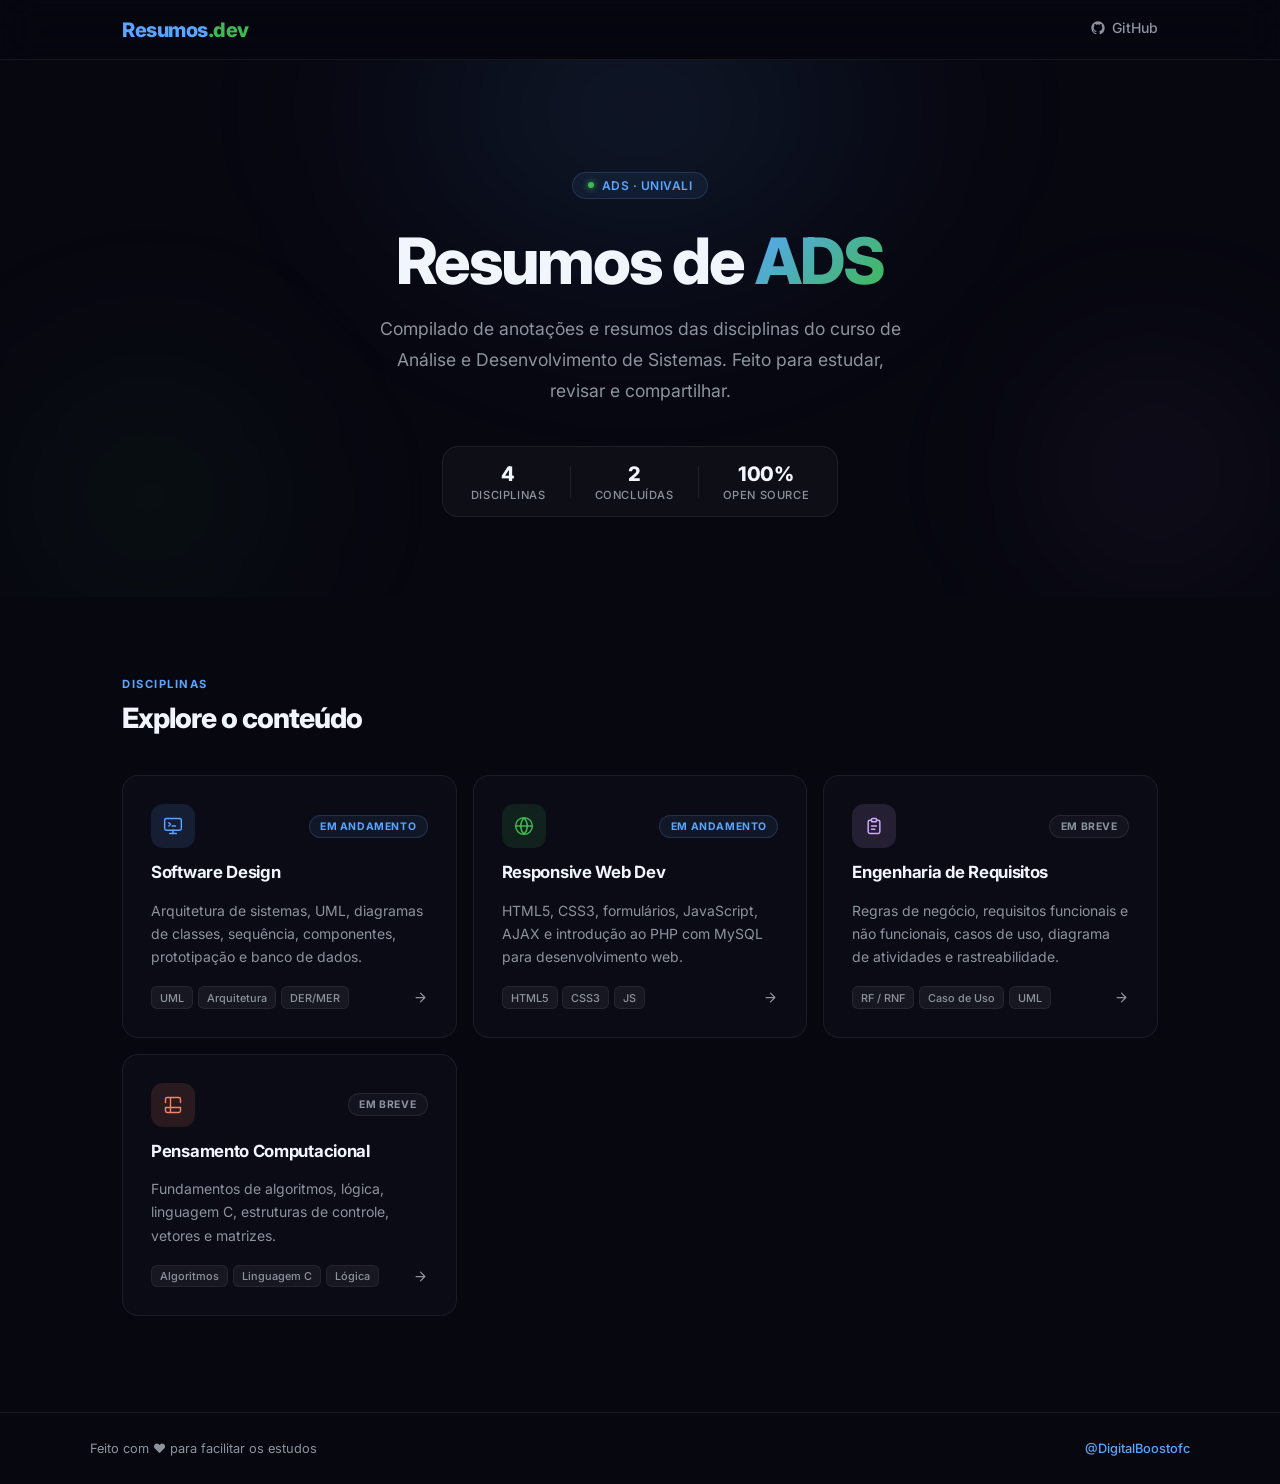
==== index.html @ c1008672 "Merge pull request #2 from DigitalBoostofc/main ATUALIZA SOGRÃO" ====
<!DOCTYPE html>
<html lang="pt-BR">
<head>
  <meta charset="UTF-8" />
  <meta name="viewport" content="width=device-width, initial-scale=1.0" />
  <title>Resumos ADS — UNIVALI</title>
  <meta name="description" content="Compilado de anotações e resumos das disciplinas do curso de Análise e Desenvolvimento de Sistemas da UNIVALI." />
  <meta property="og:title" content="Resumos ADS — UNIVALI" />
  <meta property="og:description" content="Resumos de ADS: Software Design, Responsive Web, Engenharia de Requisitos e Pensamento Computacional." />
  <meta property="og:type" content="website" />
  <meta name="theme-color" content="#070710" />
  <link rel="preconnect" href="https://fonts.googleapis.com">
  <link rel="preconnect" href="https://fonts.gstatic.com" crossorigin>
  <link href="https://fonts.googleapis.com/css2?family=Inter:wght@400;500;600;700;800&display=swap" rel="stylesheet">
  <link rel="stylesheet" href="assets/css/base.css">
  <link rel="stylesheet" href="assets/css/home.css">
</head>
<body>

<a class="skip-link" href="#main-content">Pular para o conteúdo</a>

<header>
  <div class="header-inner">
    <a class="logo" href="index.html">Resumos<span>.dev</span></a>
    <nav>
      <a href="https://github.com/DigitalBoostofc/resumos" target="_blank" rel="noopener" aria-label="Ver no GitHub">
        <svg width="16" height="16" viewBox="0 0 24 24" fill="currentColor" aria-hidden="true">
          <path d="M12 2C6.477 2 2 6.484 2 12.017c0 4.425 2.865 8.18 6.839 9.504.5.092.682-.217.682-.483 0-.237-.008-.868-.013-1.703-2.782.605-3.369-1.343-3.369-1.343-.454-1.158-1.11-1.466-1.11-1.466-.908-.62.069-.608.069-.608 1.003.07 1.531 1.032 1.531 1.032.892 1.53 2.341 1.088 2.91.832.092-.647.35-1.088.636-1.338-2.22-.253-4.555-1.113-4.555-4.951 0-1.093.39-1.988 1.029-2.688-.103-.253-.446-1.272.098-2.65 0 0 .84-.27 2.75 1.026A9.564 9.564 0 0 1 12 6.844a9.59 9.59 0 0 1 2.504.337c1.909-1.296 2.747-1.027 2.747-1.027.546 1.379.202 2.398.1 2.651.64.7 1.028 1.595 1.028 2.688 0 3.848-2.339 4.695-4.566 4.943.359.309.678.92.678 1.855 0 1.338-.012 2.419-.012 2.747 0 .268.18.58.688.482A10.02 10.02 0 0 0 22 12.017C22 6.484 17.522 2 12 2z"/>
        </svg>
        GitHub
      </a>
    </nav>
  </div>
</header>

<main id="main-content">

  <section class="hero">
    <div class="hero-glow hero-glow-1"></div>
    <div class="hero-glow hero-glow-2"></div>
    <div class="hero-glow hero-glow-3"></div>

    <div class="hero-content">
      <div class="hero-badge">
        <span class="badge-dot"></span>
        ADS · UNIVALI
      </div>

      <h1>Resumos de <em>ADS</em></h1>

      <p>Compilado de anotações e resumos das disciplinas do curso de Análise e Desenvolvimento de Sistemas. Feito para estudar, revisar e compartilhar.</p>

      <div class="hero-meta">
        <div class="meta-item">
          <span class="meta-value">4</span>
          <span class="meta-label">Disciplinas</span>
        </div>
        <div class="meta-divider"></div>
        <div class="meta-item">
          <span class="meta-value">2</span>
          <span class="meta-label">Concluídas</span>
        </div>
        <div class="meta-divider"></div>
        <div class="meta-item">
          <span class="meta-value">100%</span>
          <span class="meta-label">Open Source</span>
        </div>
      </div>
    </div>
  </section>

  <section class="disciplines">
    <div class="container">
      <div class="section-header">
        <span class="section-eyebrow">Disciplinas</span>
        <h2>Explore o conteúdo</h2>
      </div>

      <div class="grid">

        <a class="card" href="software-design/index.html" aria-label="Acessar resumos de Software Design">
          <div class="card-top">
            <div class="card-icon icon-blue" aria-hidden="true">
              <svg width="20" height="20" viewBox="0 0 24 24" fill="none" stroke="currentColor" stroke-width="1.75" stroke-linecap="round" stroke-linejoin="round">
                <rect x="2" y="3" width="20" height="14" rx="2"/>
                <path d="M8 21h8M12 17v4"/>
                <path d="M7 8l2 2-2 2M11 12h4"/>
              </svg>
            </div>
            <div class="card-status status-progress">Em andamento</div>
          </div>
          <h3>Software Design</h3>
          <p>Arquitetura de sistemas, UML, diagramas de classes, sequência, componentes, prototipação e banco de dados.</p>
          <div class="card-footer">
            <div class="chip-list">
              <span class="chip">UML</span>
              <span class="chip">Arquitetura</span>
              <span class="chip">DER/MER</span>
            </div>
            <span class="card-arrow" aria-hidden="true">
              <svg width="15" height="15" viewBox="0 0 24 24" fill="none" stroke="currentColor" stroke-width="2" stroke-linecap="round" stroke-linejoin="round">
                <path d="M5 12h14M12 5l7 7-7 7"/>
              </svg>
            </span>
          </div>
        </a>

        <a class="card" href="responsive-web/index.html" aria-label="Acessar resumos de Responsive Web Development">
          <div class="card-top">
            <div class="card-icon icon-green" aria-hidden="true">
              <svg width="20" height="20" viewBox="0 0 24 24" fill="none" stroke="currentColor" stroke-width="1.75" stroke-linecap="round" stroke-linejoin="round">
                <circle cx="12" cy="12" r="10"/>
                <path d="M2 12h20M12 2a15.3 15.3 0 0 1 4 10 15.3 15.3 0 0 1-4 10 15.3 15.3 0 0 1-4-10 15.3 15.3 0 0 1 4-10z"/>
              </svg>
            </div>
            <div class="card-status status-progress">Em andamento</div>
          </div>
          <h3>Responsive Web Dev</h3>
          <p>HTML5, CSS3, formulários, JavaScript, AJAX e introdução ao PHP com MySQL para desenvolvimento web.</p>
          <div class="card-footer">
            <div class="chip-list">
              <span class="chip">HTML5</span>
              <span class="chip">CSS3</span>
              <span class="chip">JS</span>
            </div>
            <span class="card-arrow" aria-hidden="true">
              <svg width="15" height="15" viewBox="0 0 24 24" fill="none" stroke="currentColor" stroke-width="2" stroke-linecap="round" stroke-linejoin="round">
                <path d="M5 12h14M12 5l7 7-7 7"/>
              </svg>
            </span>
          </div>
        </a>

        <a class="card" href="engenharia-requisitos/index.html" aria-label="Acessar resumos de Engenharia de Requisitos">
          <div class="card-top">
            <div class="card-icon icon-purple" aria-hidden="true">
              <svg width="20" height="20" viewBox="0 0 24 24" fill="none" stroke="currentColor" stroke-width="1.75" stroke-linecap="round" stroke-linejoin="round">
                <path d="M9 5H7a2 2 0 0 0-2 2v12a2 2 0 0 0 2 2h10a2 2 0 0 0 2-2V7a2 2 0 0 0-2-2h-2"/>
                <rect x="9" y="3" width="6" height="4" rx="1"/>
                <path d="M9 12h6M9 16h4"/>
              </svg>
            </div>
            <div class="card-status status-soon">Em breve</div>
          </div>
          <h3>Engenharia de Requisitos</h3>
          <p>Regras de negócio, requisitos funcionais e não funcionais, casos de uso, diagrama de atividades e rastreabilidade.</p>
          <div class="card-footer">
            <div class="chip-list">
              <span class="chip">RF / RNF</span>
              <span class="chip">Caso de Uso</span>
              <span class="chip">UML</span>
            </div>
            <span class="card-arrow" aria-hidden="true">
              <svg width="15" height="15" viewBox="0 0 24 24" fill="none" stroke="currentColor" stroke-width="2" stroke-linecap="round" stroke-linejoin="round">
                <path d="M5 12h14M12 5l7 7-7 7"/>
              </svg>
            </span>
          </div>
        </a>

        <a class="card" href="pensamento-computacional/index.html" aria-label="Acessar resumos de Pensamento Computacional">
          <div class="card-top">
            <div class="card-icon icon-orange" aria-hidden="true">
              <svg width="20" height="20" viewBox="0 0 24 24" fill="none" stroke="currentColor" stroke-width="1.75" stroke-linecap="round" stroke-linejoin="round">
                <path d="M9 3H5a2 2 0 0 0-2 2v4m6-6h10a2 2 0 0 1 2 2v4M9 3v18m0 0h10a2 2 0 0 0 2-2v-4M9 21H5a2 2 0 0 1-2-2v-4m0 0h18"/>
              </svg>
            </div>
            <div class="card-status status-soon">Em breve</div>
          </div>
          <h3>Pensamento Computacional</h3>
          <p>Fundamentos de algoritmos, lógica, linguagem C, estruturas de controle, vetores e matrizes.</p>
          <div class="card-footer">
            <div class="chip-list">
              <span class="chip">Algoritmos</span>
              <span class="chip">Linguagem C</span>
              <span class="chip">Lógica</span>
            </div>
            <span class="card-arrow" aria-hidden="true">
              <svg width="15" height="15" viewBox="0 0 24 24" fill="none" stroke="currentColor" stroke-width="2" stroke-linecap="round" stroke-linejoin="round">
                <path d="M5 12h14M12 5l7 7-7 7"/>
              </svg>
            </span>
          </div>
        </a>

      </div>
    </div>
  </section>

</main>

<footer>
  <div class="footer-inner">
    <span>Feito com ♥ para facilitar os estudos</span>
    <a href="https://github.com/DigitalBoostofc/resumos" target="_blank" rel="noopener">@DigitalBoostofc</a>
  </div>
</footer>

<script src="assets/js/nav.js"></script>
</body>
</html>
---- assets/css/base.css ----
/* ── Variáveis e reset global ── */
:root {
  --bg: #070710;
  --surface: #0f0f1c;
  --surface2: #161626;
  --border: rgba(255, 255, 255, 0.07);
  --border-hover: rgba(88, 166, 255, 0.4);
  --accent: #58a6ff;
  --accent2: #3fb950;
  --accent3: #f78166;
  --accent4: #d2a8ff;
  --text: #f0f6fc;
  --muted: #8b949e;
  --radius: 16px;
  --radius-sm: 10px;
}

* { box-sizing: border-box; margin: 0; padding: 0; }

body {
  background: var(--bg);
  color: var(--text);
  font-family: "Inter", -apple-system, BlinkMacSystemFont, "Segoe UI", Roboto, sans-serif;
  min-height: 100dvh;
  -webkit-font-smoothing: antialiased;
}
---- assets/css/home.css ----
/* ── Skip link ── */
.skip-link {
  position: absolute;
  top: -100%;
  left: 1rem;
  background: var(--accent);
  color: var(--bg);
  padding: .5rem 1rem;
  border-radius: var(--radius-sm);
  font-weight: 600;
  font-size: .875rem;
  text-decoration: none;
  z-index: 9999;
  transition: top .15s;
}
.skip-link:focus { top: 1rem; }

/* ── Header ── */
header {
  position: sticky;
  top: 0;
  z-index: 100;
  border-bottom: 1px solid var(--border);
  background: rgba(7, 7, 16, 0.7);
  backdrop-filter: blur(20px);
  -webkit-backdrop-filter: blur(20px);
}

.header-inner {
  max-width: 1100px;
  margin: 0 auto;
  padding: 1.1rem 2rem;
  display: flex;
  align-items: center;
}

.logo {
  font-size: 1.25rem;
  font-weight: 800;
  color: var(--accent);
  text-decoration: none;
  letter-spacing: -0.5px;
}
.logo span { color: var(--accent2); }

header nav {
  margin-left: auto;
}

header nav a {
  display: inline-flex;
  align-items: center;
  gap: .4rem;
  color: var(--muted);
  text-decoration: none;
  font-size: .875rem;
  font-weight: 500;
  transition: color .2s;
}
header nav a:hover { color: var(--text); }

/* ── Hero ── */
.hero {
  position: relative;
  overflow: hidden;
  padding: 7rem 2rem 5rem;
  text-align: center;
}

.hero-glow {
  position: absolute;
  border-radius: 50%;
  filter: blur(80px);
  pointer-events: none;
}
.hero-glow-1 {
  width: 700px;
  height: 500px;
  background: radial-gradient(ellipse, rgba(88, 166, 255, 0.13), transparent 70%);
  top: -200px;
  left: 50%;
  transform: translateX(-50%);
}
.hero-glow-2 {
  width: 400px;
  height: 400px;
  background: radial-gradient(ellipse, rgba(63, 185, 80, 0.08), transparent 70%);
  bottom: -100px;
  left: -50px;
}
.hero-glow-3 {
  width: 350px;
  height: 350px;
  background: radial-gradient(ellipse, rgba(210, 168, 255, 0.07), transparent 70%);
  bottom: -50px;
  right: -50px;
}

.hero-content {
  position: relative;
  z-index: 1;
  max-width: 680px;
  margin: 0 auto;
  animation: fadeUp .6s ease both;
}

.hero-badge {
  display: inline-flex;
  align-items: center;
  gap: .5rem;
  background: rgba(88, 166, 255, 0.08);
  border: 1px solid rgba(88, 166, 255, 0.18);
  border-radius: 20px;
  padding: .3rem .9rem;
  font-size: .75rem;
  font-weight: 600;
  letter-spacing: .5px;
  color: var(--accent);
  text-transform: uppercase;
  margin-bottom: 1.75rem;
}

.badge-dot {
  width: 6px;
  height: 6px;
  border-radius: 50%;
  background: var(--accent2);
  box-shadow: 0 0 6px var(--accent2);
}

.hero h1 {
  font-size: clamp(2.6rem, 6vw, 4rem);
  font-weight: 800;
  letter-spacing: -2px;
  line-height: 1.05;
  color: var(--text);
  margin-bottom: 1.25rem;
}

.hero h1 em {
  font-style: normal;
  background: linear-gradient(135deg, var(--accent) 0%, var(--accent2) 100%);
  -webkit-background-clip: text;
  -webkit-text-fill-color: transparent;
  background-clip: text;
}

.hero p {
  font-size: 1.1rem;
  color: var(--muted);
  line-height: 1.75;
  max-width: 540px;
  margin: 0 auto 2.5rem;
}

/* ── Hero meta stats ── */
.hero-meta {
  display: inline-flex;
  align-items: center;
  gap: 1.5rem;
  background: rgba(255, 255, 255, 0.03);
  border: 1px solid var(--border);
  border-radius: var(--radius);
  padding: .9rem 1.75rem;
}

.meta-item {
  display: flex;
  flex-direction: column;
  align-items: center;
  gap: .15rem;
}

.meta-value {
  font-size: 1.25rem;
  font-weight: 800;
  letter-spacing: -0.5px;
  color: var(--text);
}

.meta-label {
  font-size: .7rem;
  font-weight: 500;
  text-transform: uppercase;
  letter-spacing: .6px;
  color: var(--muted);
}

.meta-divider {
  width: 1px;
  height: 32px;
  background: var(--border);
}

/* ── Disciplines section ── */
.disciplines {
  padding: 5rem 0 6rem;
}

.container {
  max-width: 1100px;
  margin: 0 auto;
  padding: 0 2rem;
}

.section-header {
  margin-bottom: 2.5rem;
}

.section-eyebrow {
  display: block;
  font-size: .7rem;
  font-weight: 700;
  text-transform: uppercase;
  letter-spacing: 1.5px;
  color: var(--accent);
  margin-bottom: .6rem;
}

.section-header h2 {
  font-size: 1.75rem;
  font-weight: 800;
  letter-spacing: -1px;
  color: var(--text);
}

/* ── Grid ── */
.grid {
  display: grid;
  grid-template-columns: repeat(auto-fill, minmax(300px, 1fr));
  gap: 1rem;
}

/* ── Animações ── */
@keyframes fadeUp {
  from { opacity: 0; transform: translateY(20px); }
  to   { opacity: 1; transform: translateY(0); }
}

.card { animation: fadeUp .45s ease both; }
.card:nth-child(1) { animation-delay: .05s; }
.card:nth-child(2) { animation-delay: .1s; }
.card:nth-child(3) { animation-delay: .15s; }
.card:nth-child(4) { animation-delay: .2s; }

@media (prefers-reduced-motion: reduce) {
  .hero-content, .card { animation: none; }
}

/* ── Card ── */
.card {
  position: relative;
  background: rgba(15, 15, 28, 0.6);
  backdrop-filter: blur(12px);
  -webkit-backdrop-filter: blur(12px);
  border: 1px solid var(--border);
  border-radius: var(--radius);
  padding: 1.75rem;
  display: flex;
  flex-direction: column;
  gap: .9rem;
  text-decoration: none;
  color: inherit;
  transition: border-color .25s, transform .25s, box-shadow .25s;
}

.card:hover {
  border-color: rgba(88, 166, 255, 0.35);
  transform: translateY(-4px) scale(1.01);
  box-shadow:
    0 0 0 1px rgba(88, 166, 255, 0.12),
    0 24px 48px rgba(0, 0, 0, 0.4),
    0 8px 16px rgba(88, 166, 255, 0.06);
}

.card:focus-visible {
  outline: 2px solid var(--accent);
  outline-offset: 3px;
}

/* ── Card top row ── */
.card-top {
  display: flex;
  align-items: center;
  justify-content: space-between;
}

/* ── Card icon ── */
.card-icon {
  display: flex;
  align-items: center;
  justify-content: center;
  width: 44px;
  height: 44px;
  border-radius: 12px;
  flex-shrink: 0;
}

.icon-blue   { background: rgba(88, 166, 255, 0.12);  color: var(--accent); }
.icon-green  { background: rgba(63, 185, 80, 0.12);   color: var(--accent2); }
.icon-purple { background: rgba(210, 168, 255, 0.12); color: var(--accent4); }
.icon-orange { background: rgba(247, 129, 102, 0.12); color: var(--accent3); }

/* ── Status badge ── */
.card-status {
  font-size: .65rem;
  font-weight: 700;
  text-transform: uppercase;
  letter-spacing: .6px;
  padding: .25rem .65rem;
  border-radius: 20px;
}

.status-done {
  background: rgba(63, 185, 80, .1);
  color: var(--accent2);
  border: 1px solid rgba(63, 185, 80, .2);
}

.status-progress {
  background: rgba(88, 166, 255, .08);
  color: var(--accent);
  border: 1px solid rgba(88, 166, 255, .18);
}

.status-soon {
  background: rgba(139, 148, 158, .06);
  color: var(--muted);
  border: 1px solid rgba(139, 148, 158, .14);
}

/* ── Card text ── */
.card h3 {
  font-size: 1.05rem;
  font-weight: 700;
  letter-spacing: -.3px;
  color: var(--text);
  line-height: 1.3;
}

.card p {
  font-size: .875rem;
  color: var(--muted);
  line-height: 1.65;
  flex: 1;
}

/* ── Card footer ── */
.card-footer {
  display: flex;
  align-items: center;
  justify-content: space-between;
  margin-top: .25rem;
}

.chip-list {
  display: flex;
  flex-wrap: wrap;
  gap: .3rem;
}

.chip {
  font-size: .68rem;
  font-weight: 500;
  background: rgba(255, 255, 255, 0.05);
  color: var(--muted);
  padding: .2rem .5rem;
  border-radius: 6px;
  border: 1px solid rgba(255, 255, 255, 0.06);
}

.card-arrow {
  color: var(--muted);
  display: flex;
  align-items: center;
  transition: color .2s, transform .2s;
  flex-shrink: 0;
}

.card:hover .card-arrow {
  color: var(--accent);
  transform: translateX(4px);
}

/* ── Footer ── */
footer {
  border-top: 1px solid var(--border);
  padding: 1.75rem 2rem;
}

.footer-inner {
  max-width: 1100px;
  margin: 0 auto;
  display: flex;
  align-items: center;
  justify-content: space-between;
  flex-wrap: wrap;
  gap: .75rem;
  color: var(--muted);
  font-size: .8rem;
}

footer a {
  color: var(--accent);
  text-decoration: none;
  font-weight: 500;
}
footer a:hover { text-decoration: underline; }

/* ── Responsive ── */
@media (max-width: 768px) {
  .hero { padding: 5rem 1.25rem 3.5rem; }
  .hero h1 { letter-spacing: -1.5px; }

  .hero-meta {
    gap: 1rem;
    padding: .75rem 1.25rem;
    flex-wrap: wrap;
    justify-content: center;
  }
  .meta-divider { display: none; }

  .disciplines { padding: 3rem 0 4rem; }
  .container { padding: 0 1.25rem; }
  .grid { gap: .75rem; }

  .footer-inner { justify-content: center; text-align: center; }
}

@media (max-width: 480px) {
  .header-inner { padding: 1rem; }
  .hero h1 { font-size: 2.2rem; }
  .grid { grid-template-columns: 1fr; }
}
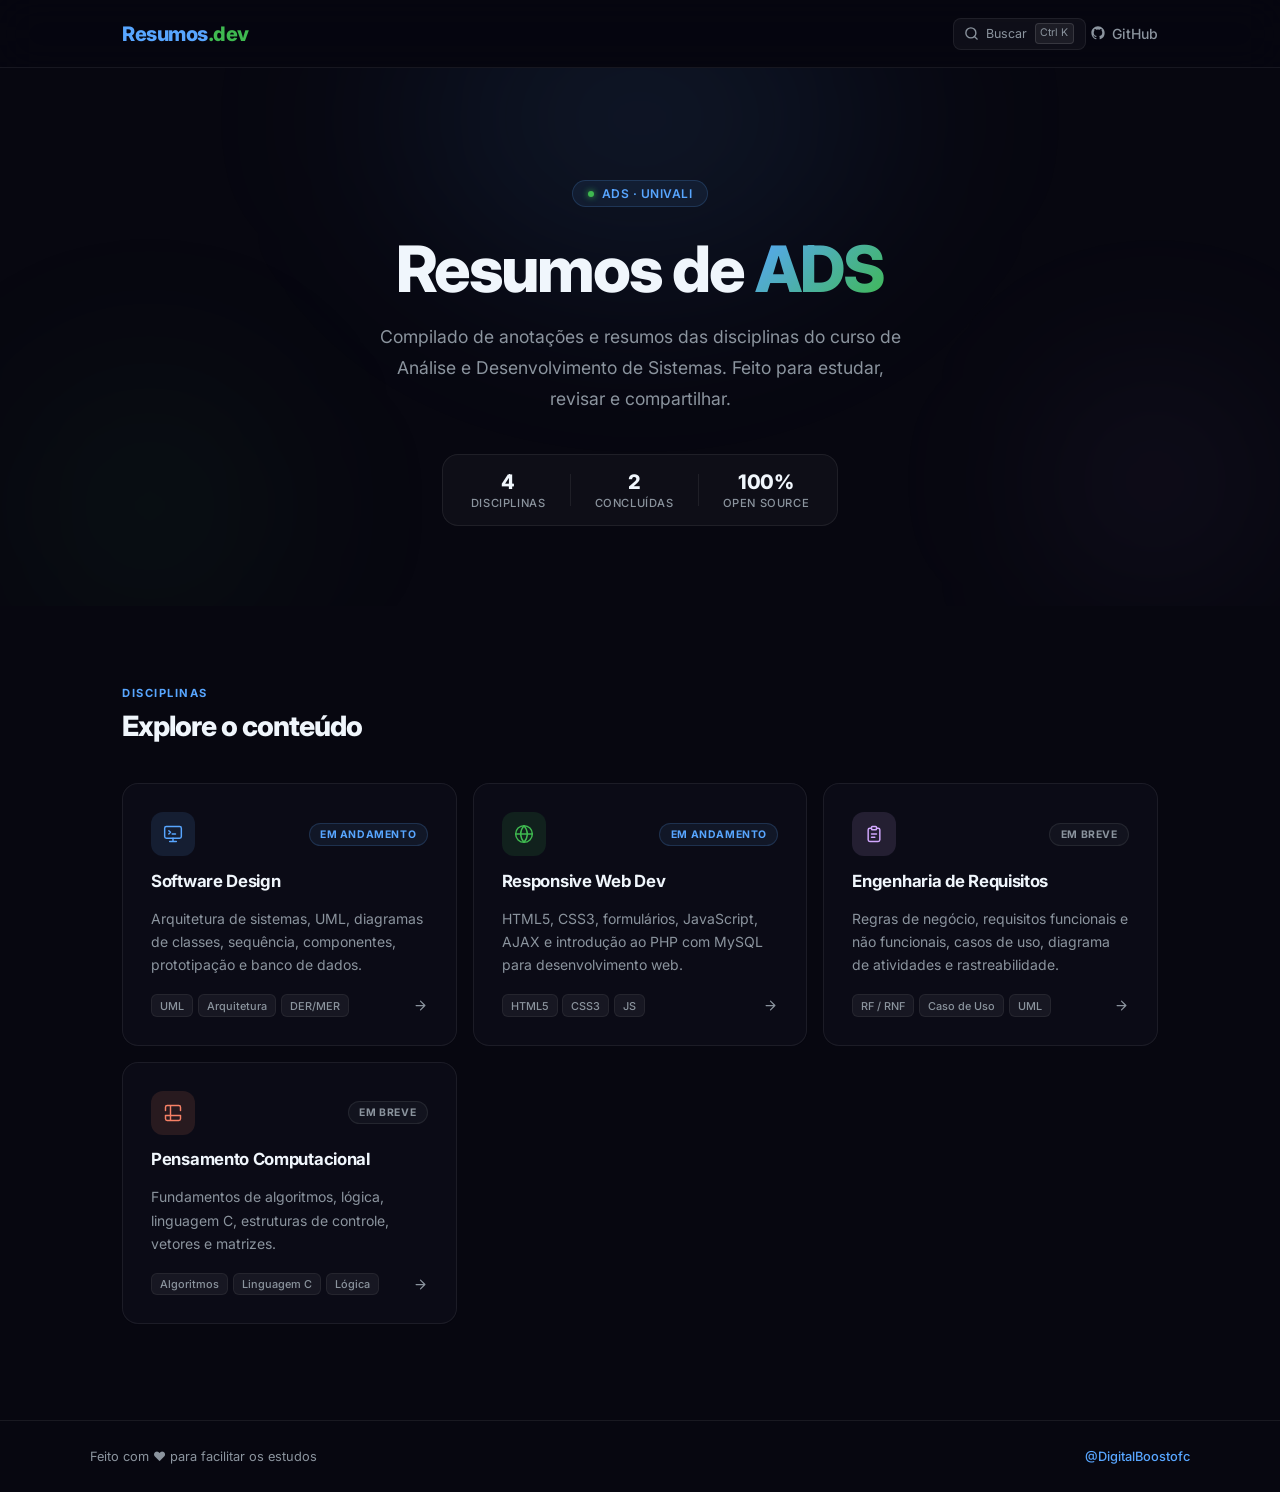
==== commit e43be8ec: "feat: add Pagefind static search with modal UI - pagefind.toml: config locked to 5 known HTML files " ====
--- a/index.html
+++ b/index.html
@@ -14,6 +14,7 @@
   <link href="https://fonts.googleapis.com/css2?family=Inter:wght@400;500;600;700;800&display=swap" rel="stylesheet">
   <link rel="stylesheet" href="assets/css/base.css">
   <link rel="stylesheet" href="assets/css/home.css">
+  <link rel="stylesheet" href="pagefind/pagefind-ui.css">
 </head>
 <body>
 
@@ -23,6 +24,7 @@
   <div class="header-inner">
     <a class="logo" href="index.html">Resumos<span>.dev</span></a>
     <nav>
+      <button class="search-btn" id="search-btn" aria-label="Buscar (Ctrl+K)"><svg width="15" height="15" viewBox="0 0 24 24" fill="none" stroke="currentColor" stroke-width="2.2" stroke-linecap="round" stroke-linejoin="round" aria-hidden="true"><circle cx="11" cy="11" r="8"/><path d="m21 21-4.35-4.35"/></svg><span class="search-btn-label">Buscar</span><kbd>Ctrl K</kbd></button>
       <a href="https://github.com/DigitalBoostofc/resumos" target="_blank" rel="noopener" aria-label="Ver no GitHub">
         <svg width="16" height="16" viewBox="0 0 24 24" fill="currentColor" aria-hidden="true">
           <path d="M12 2C6.477 2 2 6.484 2 12.017c0 4.425 2.865 8.18 6.839 9.504.5.092.682-.217.682-.483 0-.237-.008-.868-.013-1.703-2.782.605-3.369-1.343-3.369-1.343-.454-1.158-1.11-1.466-1.11-1.466-.908-.62.069-.608.069-.608 1.003.07 1.531 1.032 1.531 1.032.892 1.53 2.341 1.088 2.91.832.092-.647.35-1.088.636-1.338-2.22-.253-4.555-1.113-4.555-4.951 0-1.093.39-1.988 1.029-2.688-.103-.253-.446-1.272.098-2.65 0 0 .84-.27 2.75 1.026A9.564 9.564 0 0 1 12 6.844a9.59 9.59 0 0 1 2.504.337c1.909-1.296 2.747-1.027 2.747-1.027.546 1.379.202 2.398.1 2.651.64.7 1.028 1.595 1.028 2.688 0 3.848-2.339 4.695-4.566 4.943.359.309.678.92.678 1.855 0 1.338-.012 2.419-.012 2.747 0 .268.18.58.688.482A10.02 10.02 0 0 0 22 12.017C22 6.484 17.522 2 12 2z"/>
@@ -33,7 +35,7 @@
   </div>
 </header>
 
-<main id="main-content">
+<main id="main-content" data-pagefind-body>
 
   <section class="hero">
     <div class="hero-glow hero-glow-1"></div>
@@ -197,5 +199,47 @@
 </footer>
 
 <script src="assets/js/nav.js"></script>
+
+<!-- Search modal -->
+<div id="search-modal" class="search-modal" role="dialog" aria-modal="true" aria-label="Buscar no site" aria-hidden="true">
+  <div class="search-modal-backdrop" id="search-backdrop"></div>
+  <div class="search-modal-inner">
+    <div id="search"></div>
+  </div>
+</div>
+<script src="pagefind/pagefind-ui.js"></script>
+<script>
+(function () {
+  var modal   = document.getElementById('search-modal');
+  var btn     = document.getElementById('search-btn');
+  var backdrop = document.getElementById('search-backdrop');
+  var pf;
+
+  function openSearch() {
+    if (!pf) pf = new PagefindUI({ element: '#search', showSubResults: true, resetStyles: false });
+    modal.removeAttribute('aria-hidden');
+    modal.classList.add('open');
+    document.body.style.overflow = 'hidden';
+    setTimeout(function () {
+      var inp = modal.querySelector('input');
+      if (inp) inp.focus();
+    }, 60);
+  }
+
+  function closeSearch() {
+    modal.setAttribute('aria-hidden', 'true');
+    modal.classList.remove('open');
+    document.body.style.overflow = '';
+  }
+
+  if (btn)      btn.addEventListener('click', openSearch);
+  if (backdrop) backdrop.addEventListener('click', closeSearch);
+
+  document.addEventListener('keydown', function (e) {
+    if ((e.ctrlKey || e.metaKey) && e.key === 'k') { e.preventDefault(); openSearch(); }
+    if (e.key === 'Escape' && modal.classList.contains('open')) closeSearch();
+  });
+})();
+</script>
 </body>
 </html>
--- a/assets/css/base.css
+++ b/assets/css/base.css
@@ -15,6 +15,17 @@
   --radius-sm: 10px;
 }
 
+/* Pagefind UI theme — GitHub Dimmed palette */
+:root {
+  --pagefind-ui-scale: 0.9;
+  --pagefind-ui-primary: #58a6ff;
+  --pagefind-ui-text: #f0f6fc;
+  --pagefind-ui-background: #0f0f1c;
+  --pagefind-ui-border: rgba(255,255,255,0.1);
+  --pagefind-ui-tag: #161626;
+  --pagefind-ui-font: "Inter", -apple-system, sans-serif;
+}
+
 * { box-sizing: border-box; margin: 0; padding: 0; }
 
 body {
@@ -24,3 +35,79 @@
   min-height: 100dvh;
   -webkit-font-smoothing: antialiased;
 }
+
+/* ── Search button ── */
+.search-btn {
+  display: inline-flex;
+  align-items: center;
+  gap: .45rem;
+  background: rgba(255,255,255,.04);
+  border: 1px solid var(--border);
+  border-radius: 8px;
+  color: var(--muted);
+  cursor: pointer;
+  font-size: .78rem;
+  font-family: inherit;
+  padding: .3rem .65rem;
+  white-space: nowrap;
+  flex-shrink: 0;
+  transition: background .15s, border-color .15s, color .15s;
+}
+.search-btn:hover {
+  background: rgba(255,255,255,.08);
+  border-color: rgba(88,166,255,.3);
+  color: var(--text);
+}
+.search-btn kbd {
+  font-size: .66rem;
+  font-family: inherit;
+  background: rgba(255,255,255,.06);
+  border: 1px solid rgba(255,255,255,.12);
+  border-radius: 4px;
+  padding: .05rem .3rem;
+  line-height: 1.6;
+}
+.search-btn-label { display: none; }
+@media (min-width: 560px) { .search-btn-label { display: inline; } }
+
+/* ── Search modal ── */
+.search-modal {
+  display: none;
+  position: fixed;
+  inset: 0;
+  z-index: 9999;
+  align-items: flex-start;
+  justify-content: center;
+  padding: clamp(3.5rem, 8vh, 6rem) 1rem 1rem;
+}
+.search-modal.open { display: flex; }
+
+.search-modal-backdrop {
+  position: absolute;
+  inset: 0;
+  background: rgba(0,0,0,.7);
+  backdrop-filter: blur(6px);
+  -webkit-backdrop-filter: blur(6px);
+}
+
+.search-modal-inner {
+  position: relative;
+  width: min(640px, 100%);
+  background: var(--surface);
+  border: 1px solid rgba(255,255,255,.1);
+  border-radius: var(--radius);
+  box-shadow: 0 24px 80px rgba(0,0,0,.6);
+  overflow: hidden;
+  max-height: 72vh;
+  display: flex;
+  flex-direction: column;
+}
+
+/* Pagefind UI internal tweaks */
+.search-modal-inner .pagefind-ui__search-input {
+  border-radius: var(--radius-sm) !important;
+}
+.search-modal-inner .pagefind-ui__results {
+  overflow-y: auto;
+  max-height: calc(72vh - 70px);
+}
--- a/pagefind/pagefind-ui.css
+++ b/pagefind/pagefind-ui.css
@@ -0,0 +1 @@
+.pagefind-ui__result.svelte-j9e30.svelte-j9e30{list-style-type:none;display:flex;align-items:flex-start;gap:min(calc(40px * var(--pagefind-ui-scale)),3%);padding:calc(30px * var(--pagefind-ui-scale)) 0 calc(40px * var(--pagefind-ui-scale));border-top:solid var(--pagefind-ui-border-width) var(--pagefind-ui-border)}.pagefind-ui__result.svelte-j9e30.svelte-j9e30:last-of-type{border-bottom:solid var(--pagefind-ui-border-width) var(--pagefind-ui-border)}.pagefind-ui__result-thumb.svelte-j9e30.svelte-j9e30{width:min(30%,calc((30% - (100px * var(--pagefind-ui-scale))) * 100000));max-width:calc(120px * var(--pagefind-ui-scale));margin-top:calc(10px * var(--pagefind-ui-scale));aspect-ratio:var(--pagefind-ui-image-box-ratio);position:relative}.pagefind-ui__result-image.svelte-j9e30.svelte-j9e30{display:block;position:absolute;left:50%;transform:translate(-50%);font-size:0;width:auto;height:auto;max-width:100%;max-height:100%;border-radius:var(--pagefind-ui-image-border-radius)}.pagefind-ui__result-inner.svelte-j9e30.svelte-j9e30{flex:1;display:flex;flex-direction:column;align-items:flex-start;margin-top:calc(10px * var(--pagefind-ui-scale))}.pagefind-ui__result-title.svelte-j9e30.svelte-j9e30{display:inline-block;font-weight:700;font-size:calc(21px * var(--pagefind-ui-scale));margin-top:0;margin-bottom:0}.pagefind-ui__result-title.svelte-j9e30 .pagefind-ui__result-link.svelte-j9e30{color:var(--pagefind-ui-text);text-decoration:none}.pagefind-ui__result-title.svelte-j9e30 .pagefind-ui__result-link.svelte-j9e30:hover{text-decoration:underline}.pagefind-ui__result-excerpt.svelte-j9e30.svelte-j9e30{display:inline-block;font-weight:400;font-size:calc(16px * var(--pagefind-ui-scale));margin-top:calc(4px * var(--pagefind-ui-scale));margin-bottom:0;min-width:calc(250px * var(--pagefind-ui-scale))}.pagefind-ui__loading.svelte-j9e30.svelte-j9e30{color:var(--pagefind-ui-text);background-color:var(--pagefind-ui-text);border-radius:var(--pagefind-ui-border-radius);opacity:.1;pointer-events:none}.pagefind-ui__result-tags.svelte-j9e30.svelte-j9e30{list-style-type:none;padding:0;display:flex;gap:calc(20px * var(--pagefind-ui-scale));flex-wrap:wrap;margin-top:calc(20px * var(--pagefind-ui-scale))}.pagefind-ui__result-tag.svelte-j9e30.svelte-j9e30{padding:calc(4px * var(--pagefind-ui-scale)) calc(8px * var(--pagefind-ui-scale));font-size:calc(14px * var(--pagefind-ui-scale));border-radius:var(--pagefind-ui-border-radius);background-color:var(--pagefind-ui-tag)}.pagefind-ui__result.svelte-4xnkmf.svelte-4xnkmf{list-style-type:none;display:flex;align-items:flex-start;gap:min(calc(40px * var(--pagefind-ui-scale)),3%);padding:calc(30px * var(--pagefind-ui-scale)) 0 calc(40px * var(--pagefind-ui-scale));border-top:solid var(--pagefind-ui-border-width) var(--pagefind-ui-border)}.pagefind-ui__result.svelte-4xnkmf.svelte-4xnkmf:last-of-type{border-bottom:solid var(--pagefind-ui-border-width) var(--pagefind-ui-border)}.pagefind-ui__result-nested.svelte-4xnkmf.svelte-4xnkmf{display:flex;flex-direction:column;padding-left:calc(20px * var(--pagefind-ui-scale))}.pagefind-ui__result-nested.svelte-4xnkmf.svelte-4xnkmf:first-of-type{padding-top:calc(10px * var(--pagefind-ui-scale))}.pagefind-ui__result-nested.svelte-4xnkmf .pagefind-ui__result-link.svelte-4xnkmf{font-size:.9em;position:relative}.pagefind-ui__result-nested.svelte-4xnkmf .pagefind-ui__result-link.svelte-4xnkmf:before{content:"\2937  ";position:absolute;top:0;right:calc(100% + .1em)}.pagefind-ui__result-thumb.svelte-4xnkmf.svelte-4xnkmf{width:min(30%,calc((30% - (100px * var(--pagefind-ui-scale))) * 100000));max-width:calc(120px * var(--pagefind-ui-scale));margin-top:calc(10px * var(--pagefind-ui-scale));aspect-ratio:var(--pagefind-ui-image-box-ratio);position:relative}.pagefind-ui__result-image.svelte-4xnkmf.svelte-4xnkmf{display:block;position:absolute;left:50%;transform:translate(-50%);font-size:0;width:auto;height:auto;max-width:100%;max-height:100%;border-radius:var(--pagefind-ui-image-border-radius)}.pagefind-ui__result-inner.svelte-4xnkmf.svelte-4xnkmf{flex:1;display:flex;flex-direction:column;align-items:flex-start;margin-top:calc(10px * var(--pagefind-ui-scale))}.pagefind-ui__result-title.svelte-4xnkmf.svelte-4xnkmf{display:inline-block;font-weight:700;font-size:calc(21px * var(--pagefind-ui-scale));margin-top:0;margin-bottom:0}.pagefind-ui__result-title.svelte-4xnkmf .pagefind-ui__result-link.svelte-4xnkmf{color:var(--pagefind-ui-text);text-decoration:none}.pagefind-ui__result-title.svelte-4xnkmf .pagefind-ui__result-link.svelte-4xnkmf:hover{text-decoration:underline}.pagefind-ui__result-excerpt.svelte-4xnkmf.svelte-4xnkmf{display:inline-block;font-weight:400;font-size:calc(16px * var(--pagefind-ui-scale));margin-top:calc(4px * var(--pagefind-ui-scale));margin-bottom:0;min-width:calc(250px * var(--pagefind-ui-scale))}.pagefind-ui__loading.svelte-4xnkmf.svelte-4xnkmf{color:var(--pagefind-ui-text);background-color:var(--pagefind-ui-text);border-radius:var(--pagefind-ui-border-radius);opacity:.1;pointer-events:none}.pagefind-ui__result-tags.svelte-4xnkmf.svelte-4xnkmf{list-style-type:none;padding:0;display:flex;gap:calc(20px * var(--pagefind-ui-scale));flex-wrap:wrap;margin-top:calc(20px * var(--pagefind-ui-scale))}.pagefind-ui__result-tag.svelte-4xnkmf.svelte-4xnkmf{padding:calc(4px * var(--pagefind-ui-scale)) calc(8px * var(--pagefind-ui-scale));font-size:calc(14px * var(--pagefind-ui-scale));border-radius:var(--pagefind-ui-border-radius);background-color:var(--pagefind-ui-tag)}legend.svelte-1v2r7ls.svelte-1v2r7ls{position:absolute;clip:rect(0 0 0 0)}.pagefind-ui__filter-panel.svelte-1v2r7ls.svelte-1v2r7ls{min-width:min(calc(260px * var(--pagefind-ui-scale)),100%);flex:1;display:flex;flex-direction:column;margin-top:calc(20px * var(--pagefind-ui-scale))}.pagefind-ui__filter-group.svelte-1v2r7ls.svelte-1v2r7ls{border:0;padding:0}.pagefind-ui__filter-block.svelte-1v2r7ls.svelte-1v2r7ls{padding:0;display:block;border-bottom:solid calc(2px * var(--pagefind-ui-scale)) var(--pagefind-ui-border);padding:calc(20px * var(--pagefind-ui-scale)) 0}.pagefind-ui__filter-name.svelte-1v2r7ls.svelte-1v2r7ls{font-size:calc(16px * var(--pagefind-ui-scale));position:relative;display:flex;align-items:center;list-style:none;font-weight:700;cursor:pointer;height:calc(24px * var(--pagefind-ui-scale))}.pagefind-ui__filter-name.svelte-1v2r7ls.svelte-1v2r7ls::-webkit-details-marker{display:none}.pagefind-ui__filter-name.svelte-1v2r7ls.svelte-1v2r7ls:after{position:absolute;content:"";right:calc(6px * var(--pagefind-ui-scale));top:50%;width:calc(8px * var(--pagefind-ui-scale));height:calc(8px * var(--pagefind-ui-scale));border:solid calc(2px * var(--pagefind-ui-scale)) currentColor;border-right:0;border-top:0;transform:translateY(-70%) rotate(-45deg)}.pagefind-ui__filter-block[open].svelte-1v2r7ls .pagefind-ui__filter-name.svelte-1v2r7ls:after{transform:translateY(-70%) rotate(-225deg)}.pagefind-ui__filter-group.svelte-1v2r7ls.svelte-1v2r7ls{display:flex;flex-direction:column;gap:calc(20px * var(--pagefind-ui-scale));padding-top:calc(30px * var(--pagefind-ui-scale))}.pagefind-ui__filter-value.svelte-1v2r7ls.svelte-1v2r7ls{position:relative;display:flex;align-items:center;gap:calc(8px * var(--pagefind-ui-scale))}.pagefind-ui__filter-value.svelte-1v2r7ls.svelte-1v2r7ls:before{position:absolute;content:"";top:50%;left:calc(8px * var(--pagefind-ui-scale));width:0px;height:0px;border:solid 1px #fff;opacity:0;transform:translate(calc(4.5px * var(--pagefind-ui-scale) * -1),calc(.8px * var(--pagefind-ui-scale))) skew(-5deg) rotate(-45deg);transform-origin:top left;border-top:0;border-right:0;pointer-events:none}.pagefind-ui__filter-value.pagefind-ui__filter-value--checked.svelte-1v2r7ls.svelte-1v2r7ls:before{opacity:1;width:calc(9px * var(--pagefind-ui-scale));height:calc(4px * var(--pagefind-ui-scale));transition:width .1s ease-out .1s,height .1s ease-in}.pagefind-ui__filter-checkbox.svelte-1v2r7ls.svelte-1v2r7ls{margin:0;width:calc(16px * var(--pagefind-ui-scale));height:calc(16px * var(--pagefind-ui-scale));border:solid 1px var(--pagefind-ui-border);appearance:none;-webkit-appearance:none;border-radius:calc(var(--pagefind-ui-border-radius) / 2);background-color:var(--pagefind-ui-background);cursor:pointer}.pagefind-ui__filter-checkbox.svelte-1v2r7ls.svelte-1v2r7ls:checked{background-color:var(--pagefind-ui-primary);border:solid 1px var(--pagefind-ui-primary)}.pagefind-ui__filter-label.svelte-1v2r7ls.svelte-1v2r7ls{cursor:pointer;font-size:calc(16px * var(--pagefind-ui-scale));font-weight:400}.pagefind-ui--reset *:where(:not(html,iframe,canvas,img,svg,video):not(svg *,symbol *)){all:unset;display:revert;outline:revert}.pagefind-ui--reset *,.pagefind-ui--reset *:before,.pagefind-ui--reset *:after{box-sizing:border-box}.pagefind-ui--reset a,.pagefind-ui--reset button{cursor:revert}.pagefind-ui--reset ol,.pagefind-ui--reset ul,.pagefind-ui--reset menu{list-style:none}.pagefind-ui--reset img{max-width:100%}.pagefind-ui--reset table{border-collapse:collapse}.pagefind-ui--reset input,.pagefind-ui--reset textarea{-webkit-user-select:auto}.pagefind-ui--reset textarea{white-space:revert}.pagefind-ui--reset meter{-webkit-appearance:revert;appearance:revert}.pagefind-ui--reset ::placeholder{color:unset}.pagefind-ui--reset :where([hidden]){display:none}.pagefind-ui--reset :where([contenteditable]:not([contenteditable=false])){-moz-user-modify:read-write;-webkit-user-modify:read-write;overflow-wrap:break-word;-webkit-line-break:after-white-space;-webkit-user-select:auto}.pagefind-ui--reset :where([draggable=true]){-webkit-user-drag:element}.pagefind-ui--reset mark{all:revert}:root{--pagefind-ui-scale:.8;--pagefind-ui-primary:#393939;--pagefind-ui-text:#393939;--pagefind-ui-background:#ffffff;--pagefind-ui-border:#eeeeee;--pagefind-ui-tag:#eeeeee;--pagefind-ui-border-width:2px;--pagefind-ui-border-radius:8px;--pagefind-ui-image-border-radius:8px;--pagefind-ui-image-box-ratio:3 / 2;--pagefind-ui-font:system, -apple-system, "BlinkMacSystemFont", ".SFNSText-Regular", "San Francisco", "Roboto", "Segoe UI", "Helvetica Neue", "Lucida Grande", "Ubuntu", "arial", sans-serif}.pagefind-ui.svelte-e9gkc3{width:100%;color:var(--pagefind-ui-text);font-family:var(--pagefind-ui-font)}.pagefind-ui__hidden.svelte-e9gkc3{display:none!important}.pagefind-ui__suppressed.svelte-e9gkc3{opacity:0;pointer-events:none}.pagefind-ui__form.svelte-e9gkc3{position:relative}.pagefind-ui__form.svelte-e9gkc3:before{background-color:var(--pagefind-ui-text);width:calc(18px * var(--pagefind-ui-scale));height:calc(18px * var(--pagefind-ui-scale));top:calc(23px * var(--pagefind-ui-scale));left:calc(20px * var(--pagefind-ui-scale));content:"";position:absolute;display:block;opacity:.7;-webkit-mask-image:url("data:image/svg+xml,%3Csvg width='18' height='18' viewBox='0 0 18 18' fill='none' xmlns='http://www.w3.org/2000/svg'%3E%3Cpath d='M12.7549 11.255H11.9649L11.6849 10.985C12.6649 9.845 13.2549 8.365 13.2549 6.755C13.2549 3.165 10.3449 0.255005 6.75488 0.255005C3.16488 0.255005 0.254883 3.165 0.254883 6.755C0.254883 10.345 3.16488 13.255 6.75488 13.255C8.36488 13.255 9.84488 12.665 10.9849 11.685L11.2549 11.965V12.755L16.2549 17.745L17.7449 16.255L12.7549 11.255ZM6.75488 11.255C4.26488 11.255 2.25488 9.245 2.25488 6.755C2.25488 4.26501 4.26488 2.255 6.75488 2.255C9.24488 2.255 11.2549 4.26501 11.2549 6.755C11.2549 9.245 9.24488 11.255 6.75488 11.255Z' fill='%23000000'/%3E%3C/svg%3E%0A");mask-image:url("data:image/svg+xml,%3Csvg width='18' height='18' viewBox='0 0 18 18' fill='none' xmlns='http://www.w3.org/2000/svg'%3E%3Cpath d='M12.7549 11.255H11.9649L11.6849 10.985C12.6649 9.845 13.2549 8.365 13.2549 6.755C13.2549 3.165 10.3449 0.255005 6.75488 0.255005C3.16488 0.255005 0.254883 3.165 0.254883 6.755C0.254883 10.345 3.16488 13.255 6.75488 13.255C8.36488 13.255 9.84488 12.665 10.9849 11.685L11.2549 11.965V12.755L16.2549 17.745L17.7449 16.255L12.7549 11.255ZM6.75488 11.255C4.26488 11.255 2.25488 9.245 2.25488 6.755C2.25488 4.26501 4.26488 2.255 6.75488 2.255C9.24488 2.255 11.2549 4.26501 11.2549 6.755C11.2549 9.245 9.24488 11.255 6.75488 11.255Z' fill='%23000000'/%3E%3C/svg%3E%0A");-webkit-mask-size:100%;mask-size:100%;z-index:9;pointer-events:none}.pagefind-ui__search-input.svelte-e9gkc3{height:calc(64px * var(--pagefind-ui-scale));padding:0 calc(70px * var(--pagefind-ui-scale)) 0 calc(54px * var(--pagefind-ui-scale));background-color:var(--pagefind-ui-background);border:var(--pagefind-ui-border-width) solid var(--pagefind-ui-border);border-radius:var(--pagefind-ui-border-radius);font-size:calc(21px * var(--pagefind-ui-scale));position:relative;appearance:none;-webkit-appearance:none;display:flex;width:100%;box-sizing:border-box;font-weight:700}.pagefind-ui__search-input.svelte-e9gkc3::placeholder{opacity:.2}.pagefind-ui__search-clear.svelte-e9gkc3{position:absolute;top:calc(3px * var(--pagefind-ui-scale));right:calc(3px * var(--pagefind-ui-scale));height:calc(58px * var(--pagefind-ui-scale));padding:0 calc(15px * var(--pagefind-ui-scale)) 0 calc(2px * var(--pagefind-ui-scale));color:var(--pagefind-ui-text);font-size:calc(14px * var(--pagefind-ui-scale));cursor:pointer;background-color:var(--pagefind-ui-background);border-radius:var(--pagefind-ui-border-radius)}.pagefind-ui__drawer.svelte-e9gkc3{gap:calc(60px * var(--pagefind-ui-scale));display:flex;flex-direction:row;flex-wrap:wrap}.pagefind-ui__results-area.svelte-e9gkc3{min-width:min(calc(400px * var(--pagefind-ui-scale)),100%);flex:1000;margin-top:calc(20px * var(--pagefind-ui-scale))}.pagefind-ui__results.svelte-e9gkc3{padding:0}.pagefind-ui__message.svelte-e9gkc3{box-sizing:content-box;font-size:calc(16px * var(--pagefind-ui-scale));height:calc(24px * var(--pagefind-ui-scale));padding:calc(20px * var(--pagefind-ui-scale)) 0;display:flex;align-items:center;font-weight:700;margin-top:0}.pagefind-ui__button.svelte-e9gkc3{margin-top:calc(40px * var(--pagefind-ui-scale));border:var(--pagefind-ui-border-width) solid var(--pagefind-ui-border);border-radius:var(--pagefind-ui-border-radius);height:calc(48px * var(--pagefind-ui-scale));padding:0 calc(12px * var(--pagefind-ui-scale));font-size:calc(16px * var(--pagefind-ui-scale));color:var(--pagefind-ui-primary);background:var(--pagefind-ui-background);width:100%;text-align:center;font-weight:700;cursor:pointer}.pagefind-ui__button.svelte-e9gkc3:hover{border-color:var(--pagefind-ui-primary);color:var(--pagefind-ui-primary);background:var(--pagefind-ui-background)}
